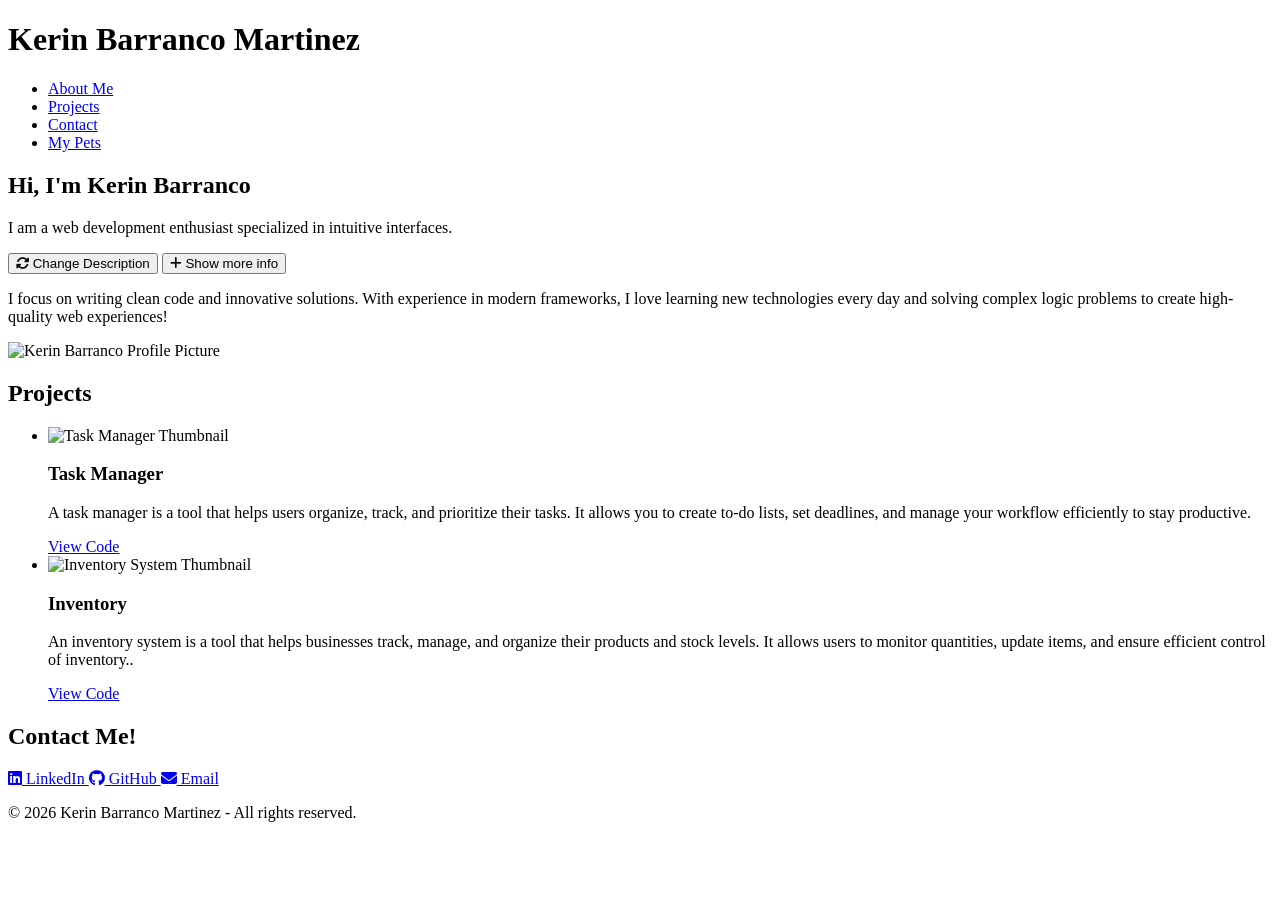
==== index.html @ 3365f756 "Add files via upload" ====
<!DOCTYPE html>
<html lang="en">

<head>
    <meta charset="UTF-8">
    <meta name="viewport" content="width=device-width, initial-scale=1.0">
    <title>Personal Portfolio - Kerin Barranco Martinez</title>
    <link href="https://fonts.googleapis.com/css2?family=Plus+Jakarta+Sans:wght@400;600;800&display=swap"
        rel="stylesheet">
    <link rel="stylesheet" href="https://cdnjs.cloudflare.com/ajax/libs/font-awesome/6.4.0/css/all.min.css">
    <link rel="stylesheet" href="css/styles.css">
</head>

<body>
    <header>
        <h1>Kerin Barranco Martinez</h1>
        <nav>
            <ul>
                <li><a href="#sobre-mi">About Me</a></li>
                <li><a href="#proyectos">Projects</a></li>
                <li><a href="#contacto">Contact</a></li>
                <li><a href="mascotas.html">My Pets</a></li>
            </ul>
        </nav>
    </header>
    <main>
        <section id="sobre-mi">
            <div class="hero-content">
                <div class="hero-text">
                    <h1>Hi, I'm <span>Kerin Barranco</span></h1>
                    <p id="main-description">I am a web development enthusiast specialized in intuitive interfaces.</p>
                    
                    <div class="hero-buttons">
                        <button id="btn-change-text" class="social-btn"><i class="fas fa-sync-alt"></i> Change Description</button>
                        <button id="btn-toggle-info" class="social-btn" aria-expanded="false"><i class="fas fa-plus"></i> Show more info</button>
                    </div>

                    <div id="extra-info" class="hidden">
                        <p>I focus on writing clean code and innovative solutions. With experience in modern frameworks,
                            I love learning new technologies every day and solving complex logic problems to create
                            high-quality web experiences!</p>
                    </div>
                </div>
                <img src="img/perfil.webp" alt="Kerin Barranco Profile Picture" class="profile-pic">
            </div>
        </section>

        <section id="proyectos">
            <h2>Projects</h2>
            <ul>
                <li>
                    <img src="img/prueba-desempeno.webp" alt="Task Manager Thumbnail">
                    <h3>Task Manager</h3>
                    <p>A task manager is a tool that helps users organize, track, and prioritize their tasks. It allows
                        you to create to-do lists, set deadlines, and manage your workflow efficiently to stay
                        productive.</p>
                    <div class="project-links">
                        <a href="https://github.com/Kerin0011/Task-Manager" target="_blank">View Code</a>
                    </div>
                </li>
                <li>
                    <img src="img/inventario.webp" alt="Inventory System Thumbnail">
                    <h3>Inventory</h3>
                    <p>An inventory system is a tool that helps businesses track, manage, and organize their products
                        and stock levels. It allows users to monitor quantities, update items, and ensure efficient
                        control of inventory..</p>
                    <div class="project-links">
                        <a href="https://github.com/Kerin0011/Inventory" target="_blank">View Code</a>
                    </div>
                </li>
            </ul>
        </section>

        <section id="contacto">
            <h2>Contact Me!</h2>
            <div class="social-links">
                <a href="https://www.linkedin.com/in/kerin-barranco-793261324/" target="_blank" class="social-btn">
                    <i class="fab fa-linkedin"></i>
                    LinkedIn
                </a>
                <a href="https://github.com/Kerin0011" target="_blank" class="social-btn">
                    <i class="fab fa-github"></i>
                    GitHub
                </a>
                <a href="mailto:barrancokerin16@gmail.com" class="social-btn">
                    <i class="fas fa-envelope"></i>
                    Email
                </a>
            </div>
        </section>
    </main>
    <footer>
        <p>&copy; 2026 Kerin Barranco Martinez - All rights reserved.</p>
    </footer>
    <script src="js/script.js"></script>
</body>

</html>
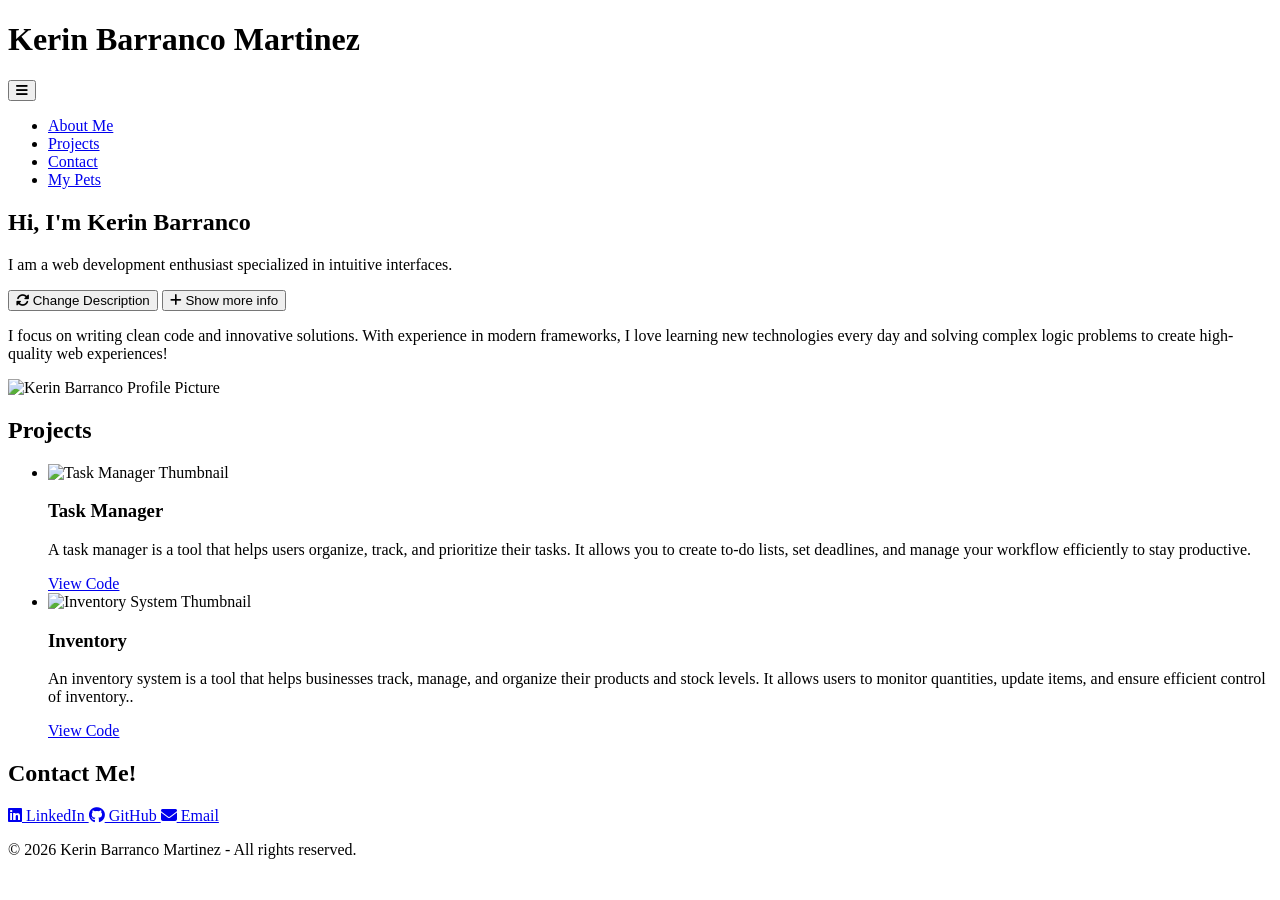
==== commit 17adf9fb: "Update index.html" ====
--- a/index.html
+++ b/index.html
@@ -15,6 +15,9 @@
     <header>
         <h1>Kerin Barranco Martinez</h1>
         <nav>
+            <button id="mobile-menu" class="menu-toggle" aria-label="Open Menu">
+                <i class="fas fa-bars"></i>
+            </button>
             <ul>
                 <li><a href="#sobre-mi">About Me</a></li>
                 <li><a href="#proyectos">Projects</a></li>
@@ -95,4 +98,4 @@
     <script src="js/script.js"></script>
 </body>
 
-</html>+</html>
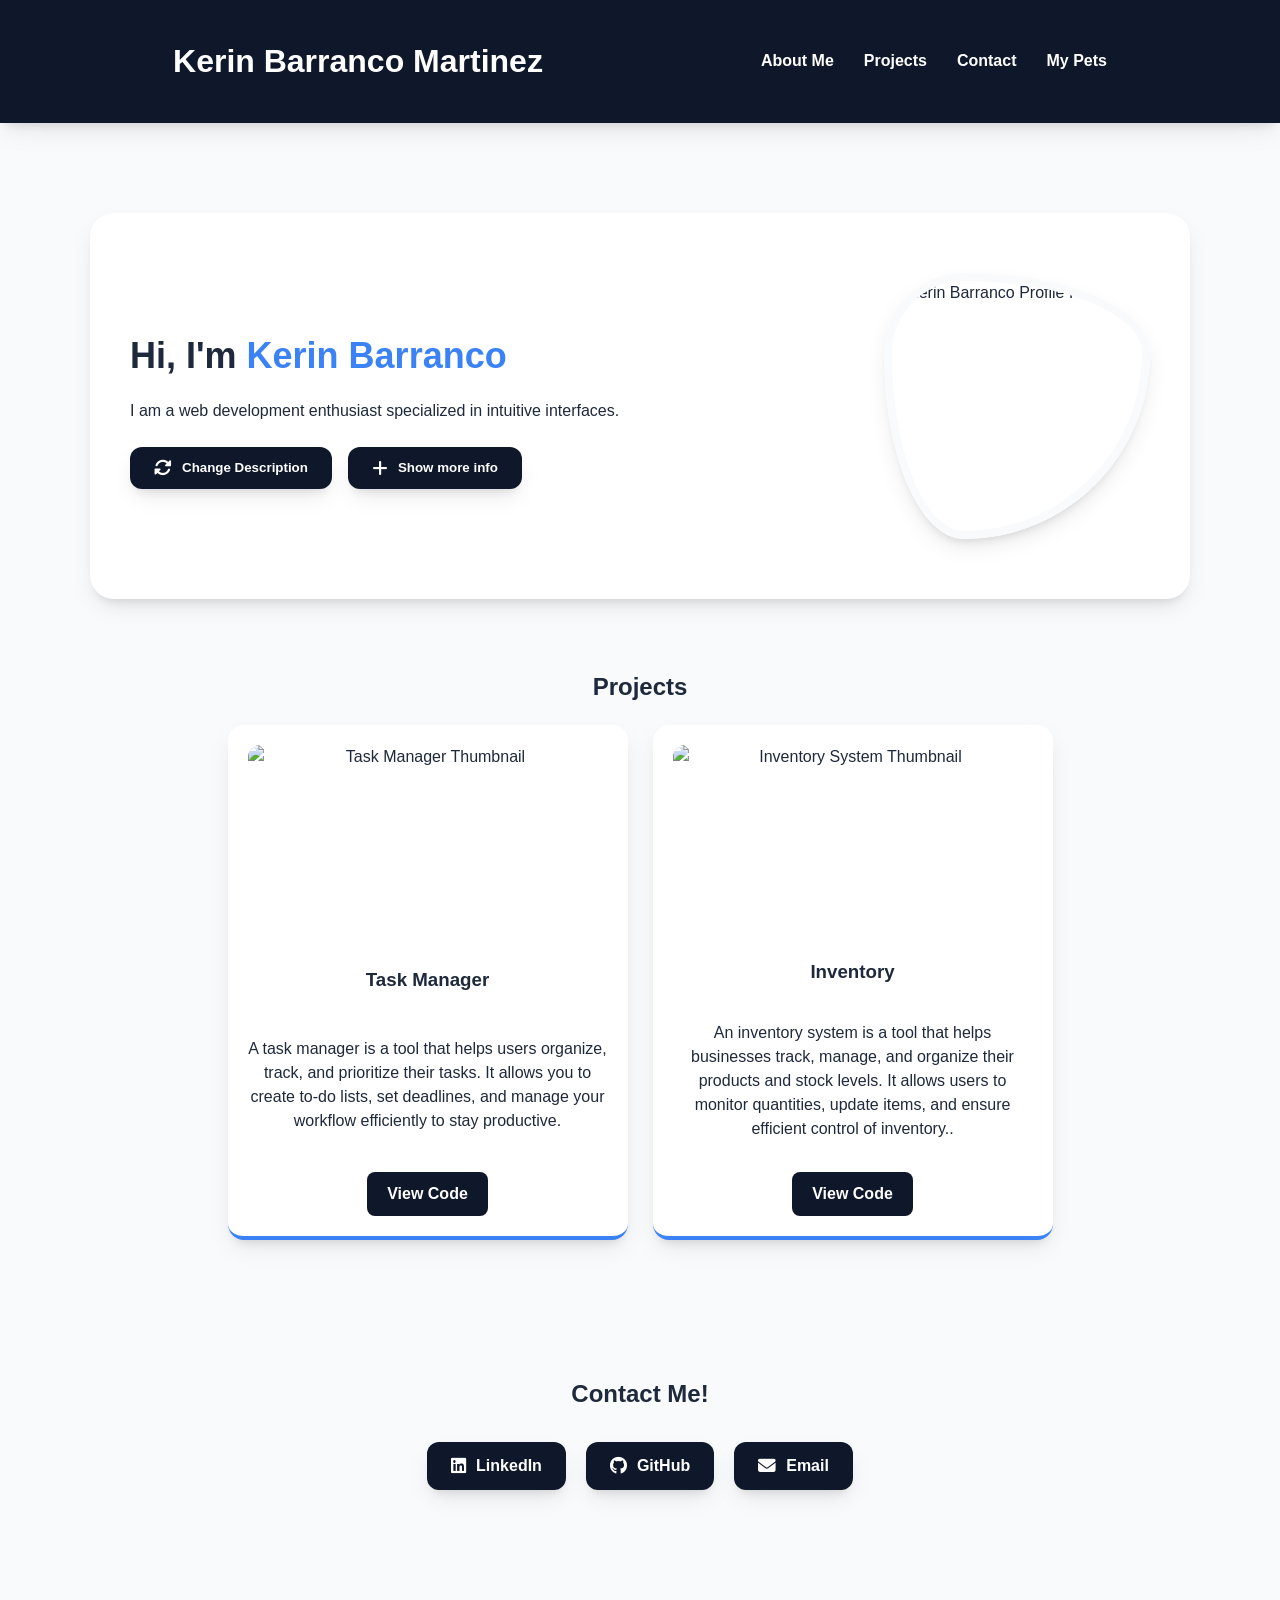
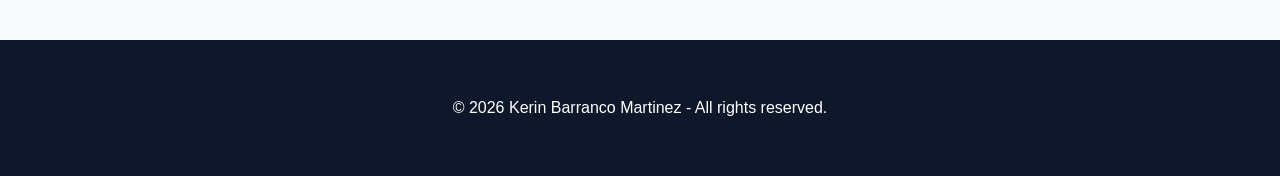
==== commit e1396f0f: "Add files via upload" ====
--- a/index.html
+++ b/index.html
@@ -16,7 +16,7 @@
         <h1>Kerin Barranco Martinez</h1>
         <nav>
             <button id="mobile-menu" class="menu-toggle" aria-label="Open Menu">
-                <i class="fas fa-bars"></i>
+                <i class="fa-solid fa-bars"></i>
             </button>
             <ul>
                 <li><a href="#sobre-mi">About Me</a></li>
@@ -98,4 +98,4 @@
     <script src="js/script.js"></script>
 </body>
 
-</html>
+</html>
--- a/css/styles.css
+++ b/css/styles.css
@@ -0,0 +1,366 @@
+/* Color variables for easy maintenance */
+:root {
+    --primary-color: #0f172a;
+    --secondary-color: #3b82f6;
+    --accent-color: #8b5cf6;
+    --bg-light: #f8fafc;
+    --text-dark: #1e293b;
+    --white: #ffffff;
+    --shadow: 0 10px 25px -5px rgba(0, 0, 0, 0.1), 0 8px 10px -6px rgba(0, 0, 0, 0.1);
+}
+
+/* General Styles */
+body {
+    font-family: 'Plus Jakarta Sans', sans-serif;
+    line-height: 1.5;
+    color: var(--text-dark);
+    margin: 0;
+    padding: 0;
+    background-color: var(--bg-light);
+}
+
+/* Header and Navigation */
+header {
+    position: sticky;
+    top: 0;
+    z-index: 1000;
+    display: flex;
+    justify-content: space-around;
+    align-items: center;
+    flex-wrap: wrap;
+    background-color: var(--primary-color);
+    color: var(--white);
+    padding: 1rem 5%;
+    box-shadow: var(--shadow);
+}
+
+nav ul {
+    list-style: none;
+    padding: 0;
+    margin: 0;
+    display: flex;
+    justify-content: center;
+    gap: 1.875rem;
+    /* 30px */
+}
+
+nav a {
+    color: var(--white);
+    text-decoration: none;
+    font-weight: 600;
+    transition: color 0.3s ease, border-bottom 0.3s ease;
+    padding-bottom: 0.3125rem;
+}
+
+nav a:hover {
+    color: var(--secondary-color);
+    border-bottom: 2px solid var(--secondary-color);
+}
+
+.menu-toggle {
+    display: none;
+    background: none;
+    border: none;
+    color: var(--white);
+    font-size: 1.5rem;
+    cursor: pointer;
+}
+
+.back-link {
+    display: flex;
+    align-items: center;
+    gap: 0.5rem;
+}
+
+/* Sections */
+main,
+section {
+    padding: 3.125rem 1.25rem;
+    max-width: 68.75rem;
+    margin: 0 auto;
+}
+
+/* Hero Section / About Me */
+#sobre-mi {
+    background: var(--white);
+    border-radius: 1.5rem;
+    margin-top: 2.5rem;
+    box-shadow: var(--shadow);
+    padding: 3.75rem 2.5rem;
+}
+
+.hero-content {
+    display: flex;
+    align-items: center;
+    justify-content: space-between;
+    gap: 2.5rem;
+    flex-wrap: wrap-reverse;
+}
+
+.hero-text {
+    flex: 1;
+    min-width: 300px;
+}
+
+.hero-text h1 {
+    font-size: 2.25rem;
+    margin-bottom: 0.625rem;
+}
+
+.hero-text span {
+    color: var(--secondary-color);
+}
+
+.profile-pic {
+    width: 15.625rem;
+    height: 15.625rem;
+    border-radius: 30% 70% 70% 30% / 30% 30% 70% 70%;
+    object-fit: cover;
+    border: 0.5rem solid var(--bg-light);
+    box-shadow: var(--shadow);
+    transition: border-radius 0.5s ease;
+}
+
+.profile-pic:hover {
+    border-radius: 50%;
+}
+
+.hero-buttons {
+    display: flex;
+    gap: 1rem;
+    margin: 1.5rem 0;
+}
+
+.hidden {
+    display: none;
+}
+
+#proyectos {
+    text-align: center;
+}
+
+/* Projects and Lists */
+#proyectos ul {
+    list-style: none;
+    padding: 0;
+    display: grid;
+    grid-template-columns: repeat(auto-fit, minmax(280px, 400px));
+    gap: 1.5625rem;
+    justify-content: center;
+}
+
+#proyectos li {
+    background: var(--white);
+    margin: 0;
+    padding: 1.25rem;
+    border-left: none;
+    border-bottom: 4px solid var(--secondary-color);
+    box-shadow: var(--shadow);
+    border-radius: 16px;
+    display: flex;
+    flex-direction: column;
+    justify-content: space-between;
+    transition: transform 0.3s ease;
+}
+
+#proyectos li:hover {
+    transform: translateY(-5px);
+}
+
+#proyectos li img {
+    width: 100%;
+    height: 11.25rem;
+    object-fit: cover;
+    border-radius: 0.75rem;
+    margin-bottom: 0.9375rem;
+}
+
+.project-links {
+    display: flex;
+    justify-content: center;
+    margin-top: 0.9375rem;
+}
+
+#proyectos li a {
+    display: inline-block;
+    color: var(--white);
+    background-color: var(--primary-color);
+    text-decoration: none;
+    font-weight: bold;
+    padding: 0.625rem 1.25rem;
+    border-radius: 0.5rem;
+    transition: all 0.3s ease;
+}
+
+/* Style for the "View Code" button */
+#proyectos li a.secondary {
+    background-color: var(--primary-color);
+}
+
+#proyectos li a:hover {
+    background-color: var(--secondary-color);
+    transform: scale(1.05);
+}
+
+#contacto {
+    text-align: center;
+}
+
+.social-links {
+    display: flex;
+    justify-content: center;
+    gap: 1.25rem;
+    flex-wrap: wrap;
+    margin-top: 1.875rem;
+}
+
+.social-btn {
+    display: flex;
+    align-items: center;
+    gap: 10px;
+    text-decoration: none;
+    color: var(--white);
+    background-color: var(--primary-color);
+    padding: 0.75rem 1.5rem;
+    border-radius: 0.75rem;
+    font-weight: 600;
+    transition: all 0.3s ease;
+    box-shadow: var(--shadow);
+    border: none;
+    cursor: pointer;
+}
+
+.social-btn i {
+    font-size: 1.1rem;
+}
+
+.social-btn:hover {
+    background-color: var(--secondary-color);
+    transform: translateY(-3px);
+}
+
+/* Pet Gallery (mascotas.html) */
+#galeria-mascotas {
+    display: flex;
+    flex-wrap: wrap;
+    gap: 1.875rem;
+    justify-content: center;
+}
+
+#galeria-mascotas article {
+    background: var(--bg-light);
+    padding: 0.625rem;
+    border-radius: 0.9375rem;
+    text-align: center;
+    box-shadow: var(--shadow);
+    transition: transform 0.3s ease;
+    flex: 1 1 18.75rem;
+    max-width: 350px;
+}
+
+#galeria-mascotas article:hover {
+    transform: translateY(-10px);
+}
+
+#galeria-mascotas img {
+    width: 100%;
+    max-width: 100%;
+    height: auto;
+    aspect-ratio: 4/3;
+    object-fit: contain;
+    border-radius: 0.625rem;
+    box-shadow: 0 4px 8px rgba(0, 0, 0, 0.2);
+    margin-bottom: 0.9375rem;
+}
+
+/* Media Queries */
+
+/* Tablet: Pantallas medianas */
+@media (max-width: 992px) {
+    #proyectos ul {
+        grid-template-columns: repeat(2, 1fr);
+    }
+
+    #galeria-mascotas {
+        display: grid;
+        grid-template-columns: repeat(3, 1fr);
+    }
+
+    #galeria-mascotas article {
+        max-width: none;
+    }
+}
+
+/* Tablet: Pantallas medianas (ajuste de rejilla antes del modo móvil) */
+@media (max-width: 850px) and (min-width: 601px) {
+    #proyectos ul {
+        grid-template-columns: repeat(2, 1fr);
+    }
+    
+    .menu-toggle {
+        display: none;
+    }
+}
+
+/* Mobile: Dispositivos pequeños (menores a 600px) */
+@media (max-width: 600px) {
+    header {
+        justify-content: space-between;
+        padding: 0.8rem 1rem;
+        flex-direction: row; /* Asegura que el h1 y el botón estén en la misma línea */
+        align-items: center;
+    }
+
+    header h1 {
+        font-size: 1.1rem;
+        margin: 0;
+    }
+
+    .menu-toggle {
+        display: block; /* Muestra el botón de hamburguesa solo aquí */
+        min-width: 40px;
+        min-height: 40px;
+    }
+
+    nav ul {
+        display: none; /* Oculto por defecto en móvil */
+        flex-direction: column;
+        position: absolute;
+        top: 100%; /* Se despliega justo debajo del header */
+        left: 0;
+        width: 100%;
+        background-color: var(--primary-color);
+        padding: 1rem 0;
+        gap: 1rem;
+        text-align: center;
+        box-shadow: var(--shadow);
+        z-index: 999;
+    }
+
+    nav ul.active {
+        display: flex; /* Se muestra cuando el JS añade la clase 'active' */
+    }
+
+    /* Ajustes de cuadrícula para móviles */
+    #proyectos ul {
+        grid-template-columns: 1fr;
+    }
+
+    #galeria-mascotas {
+        display: grid;
+        grid-template-columns: repeat(2, 1fr);
+    }
+
+    #galeria-mascotas article {
+        max-width: none;
+    }
+}
+
+/* Footer */
+footer {
+    text-align: center;
+    padding: 40px;
+    background-color: var(--primary-color);
+    color: white;
+    margin-top: 50px;
+}
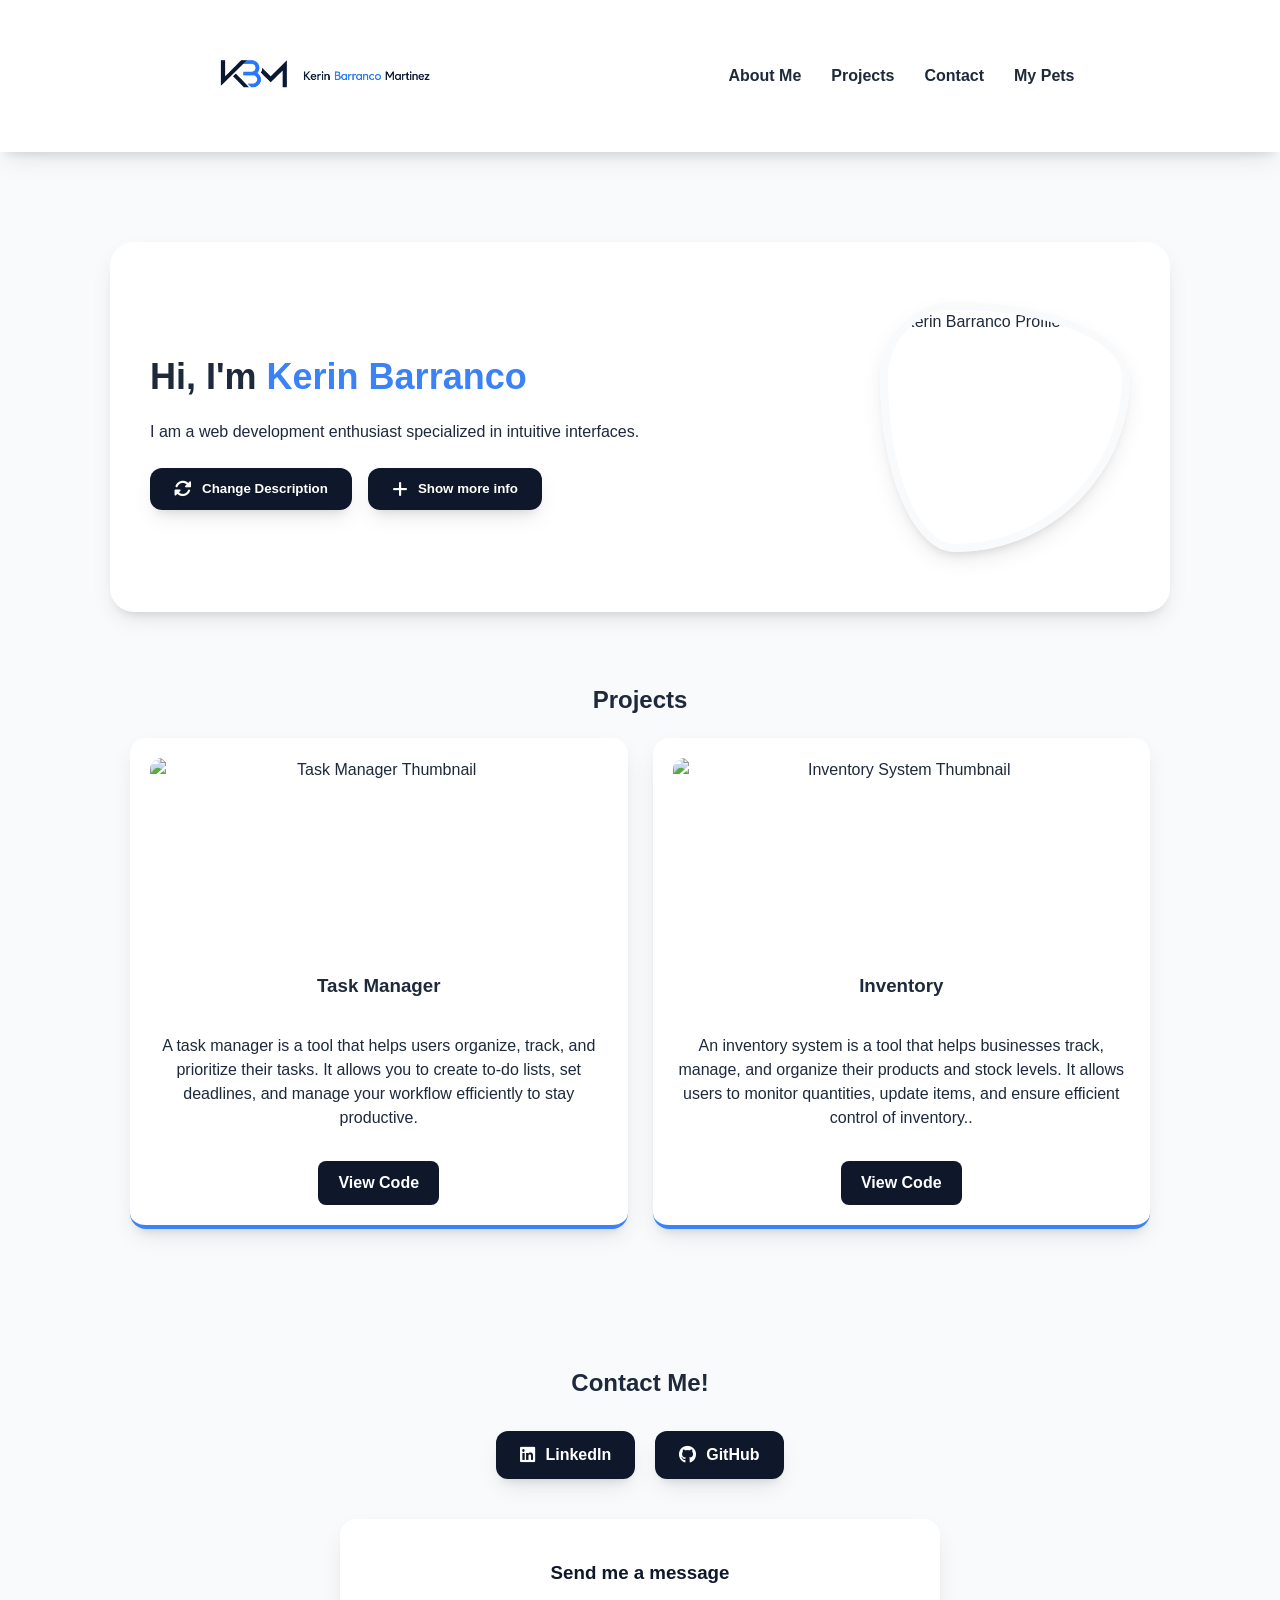
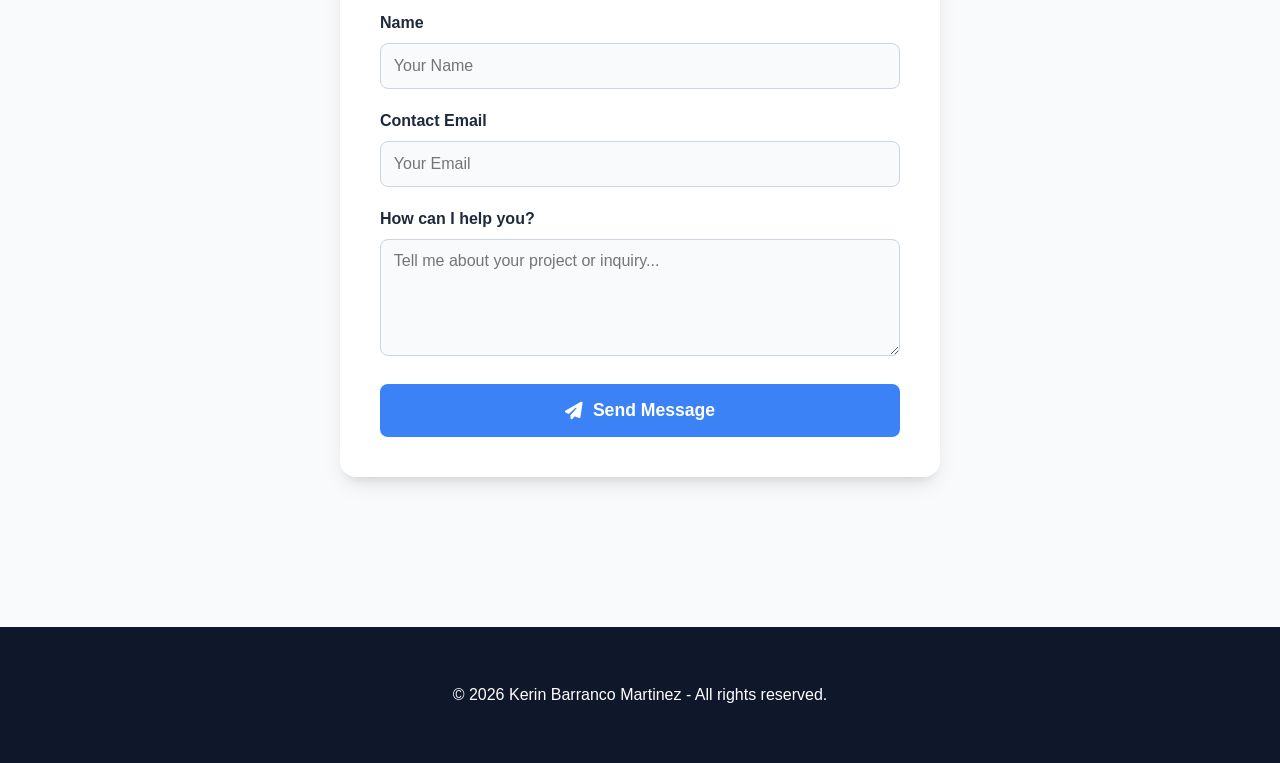
==== commit f14595e5: "Add files via upload" ====
--- a/index.html
+++ b/index.html
@@ -9,11 +9,17 @@
         rel="stylesheet">
     <link rel="stylesheet" href="https://cdnjs.cloudflare.com/ajax/libs/font-awesome/6.4.0/css/all.min.css">
     <link rel="stylesheet" href="css/styles.css">
+    <!-- Espacio para agregar un favicon -->
+    <link rel="icon" href="logos/favicon.webp" type="image/webp" sizes="32x32">
+    <link rel="apple-touch-icon" href="logos/favicon.webp" sizes="180x180">
 </head>
 
 <body>
     <header>
-        <h1>Kerin Barranco Martinez</h1>
+        <div class="logo-container">
+            <!-- Espacio para agregar un logo en lugar de solo texto -->
+            <img src="logos/logo.webp" alt="Logo" class="logo">
+        </div>
         <nav>
             <button id="mobile-menu" class="menu-toggle" aria-label="Open Menu">
                 <i class="fa-solid fa-bars"></i>
@@ -85,10 +91,28 @@
                     <i class="fab fa-github"></i>
                     GitHub
                 </a>
-                <a href="mailto:barrancokerin16@gmail.com" class="social-btn">
-                    <i class="fas fa-envelope"></i>
-                    Email
-                </a>
+            </div>
+
+            <div class="contact-box">
+                <h3>Send me a message</h3>
+                <form action="https://formspree.io/f/xyklopyo" method="POST" class="contact-form">
+                    <div class="form-group">
+                        <label for="name">Name</label>
+                        <input type="text" id="name" name="name" placeholder="Your Name" required>
+                    </div>
+                    <div class="form-group">
+                        <label for="email">Contact Email</label>
+                        <input type="email" id="email" name="email" placeholder="Your Email" required>
+                    </div>
+                    <div class="form-group">
+                        <label for="message">How can I help you?</label>
+                        <textarea id="message" name="message" rows="5" placeholder="Tell me about your project or inquiry..." required></textarea>
+                    </div>
+                    <!-- Input oculto para evitar spam (Formspree Honeypot) -->
+                    <input type="text" name="_gotcha" style="display:none">
+                    <button type="submit" class="submit-btn"><i class="fas fa-paper-plane"></i> Send Message</button>
+                    <p id="form-status" style="display: none; text-align: center; margin-top: 15px; font-weight: 600; padding: 10px; border-radius: 8px;"></p>
+                </form>
             </div>
         </section>
     </main>
--- a/css/styles.css
+++ b/css/styles.css
@@ -10,6 +10,11 @@
 }
 
 /* General Styles */
+/* AÑADIDO: El box-sizing es vital para que Firefox no estire el menú más de la cuenta */
+* {
+    box-sizing: border-box;
+}
+
 body {
     font-family: 'Plus Jakarta Sans', sans-serif;
     line-height: 1.5;
@@ -28,10 +33,23 @@
     justify-content: space-around;
     align-items: center;
     flex-wrap: wrap;
-    background-color: var(--primary-color);
-    color: var(--white);
+    background-color: var(--white);
+    color: var(--text-dark);
     padding: 1rem 5%;
     box-shadow: var(--shadow);
+}
+
+.logo-container {
+    display: flex;
+    align-items: center;
+    gap: 15px;
+}
+
+.logo-container .logo {
+    height: 120px; /* Tamaño ajustable para el logo */
+    width: auto;
+    object-fit: contain;
+    max-height: 150px;
 }
 
 nav ul {
@@ -41,11 +59,10 @@
     display: flex;
     justify-content: center;
     gap: 1.875rem;
-    /* 30px */
 }
 
 nav a {
-    color: var(--white);
+    color: var(--text-dark);
     text-decoration: none;
     font-weight: 600;
     transition: color 0.3s ease, border-bottom 0.3s ease;
@@ -61,7 +78,7 @@
     display: none;
     background: none;
     border: none;
-    color: var(--white);
+    color: var(--text-dark);
     font-size: 1.5rem;
     cursor: pointer;
 }
@@ -131,8 +148,9 @@
     margin: 1.5rem 0;
 }
 
+/* ESTO ES LO QUE TE FALTABA: No borrar el sistema de visibilidad */
 .hidden {
-    display: none;
+    display: none !important;
 }
 
 #proyectos {
@@ -192,7 +210,6 @@
     transition: all 0.3s ease;
 }
 
-/* Style for the "View Code" button */
 #proyectos li a.secondary {
     background-color: var(--primary-color);
 }
@@ -237,6 +254,81 @@
 .social-btn:hover {
     background-color: var(--secondary-color);
     transform: translateY(-3px);
+}
+
+/* Contact Form Styles */
+.contact-box {
+    background: var(--white);
+    padding: 2.5rem;
+    border-radius: 1rem;
+    box-shadow: var(--shadow);
+    max-width: 600px;
+    margin: 2.5rem auto 0;
+    text-align: left;
+}
+
+.contact-box h3 {
+    text-align: center;
+    margin-top: 0;
+    margin-bottom: 1.5rem;
+    color: var(--primary-color);
+}
+
+.contact-form {
+    display: flex;
+    flex-direction: column;
+    gap: 1.25rem;
+}
+
+.form-group {
+    display: flex;
+    flex-direction: column;
+    gap: 0.5rem;
+}
+
+.form-group label {
+    font-weight: 600;
+    color: var(--text-dark);
+}
+
+.form-group input,
+.form-group textarea {
+    padding: 0.8rem;
+    border: 1px solid #cbd5e1;
+    border-radius: 0.5rem;
+    font-family: inherit;
+    font-size: 1rem;
+    background-color: var(--bg-light);
+    transition: border-color 0.3s ease, box-shadow 0.3s ease;
+}
+
+.form-group input:focus,
+.form-group textarea:focus {
+    outline: none;
+    border-color: var(--secondary-color);
+    box-shadow: 0 0 0 3px rgba(59, 130, 246, 0.2);
+}
+
+.submit-btn {
+    background-color: var(--secondary-color);
+    color: var(--white);
+    border: none;
+    padding: 1rem;
+    border-radius: 0.5rem;
+    font-size: 1.1rem;
+    font-weight: bold;
+    cursor: pointer;
+    transition: background-color 0.3s ease, transform 0.2s ease;
+    margin-top: 0.5rem;
+    display: flex;
+    justify-content: center;
+    align-items: center;
+    gap: 10px;
+}
+
+.submit-btn:hover {
+    background-color: #2563eb;
+    transform: translateY(-2px);
 }
 
 /* Pet Gallery (mascotas.html) */
@@ -275,39 +367,47 @@
 
 /* Media Queries */
 
-/* Tablet: Pantallas medianas */
-@media (max-width: 992px) {
+/* Pantallas medianas (Tablets) */
+@media (min-width: 768px) and (max-width: 1024px) {
     #proyectos ul {
         grid-template-columns: repeat(2, 1fr);
     }
-
     #galeria-mascotas {
         display: grid;
         grid-template-columns: repeat(3, 1fr);
     }
-
     #galeria-mascotas article {
         max-width: none;
     }
 }
 
-/* Tablet: Pantallas medianas (ajuste de rejilla antes del modo móvil) */
+/* Pantallas grandes (Escritorio) */
+@media (min-width: 1025px) {
+    #proyectos ul {
+        grid-template-columns: repeat(auto-fit, minmax(280px, 1fr));
+    }
+    #galeria-mascotas {
+        display: flex; /* Mantenemos el flex wrap original o usamos grid */
+        flex-wrap: wrap;
+        justify-content: center;
+    }
+}
+
 @media (max-width: 850px) and (min-width: 601px) {
     #proyectos ul {
         grid-template-columns: repeat(2, 1fr);
     }
-    
     .menu-toggle {
         display: none;
     }
 }
 
-/* Mobile: Dispositivos pequeños (menores a 600px) */
+/* Mobile: EL AJUSTE ESTÁ AQUÍ */
 @media (max-width: 600px) {
     header {
         justify-content: space-between;
         padding: 0.8rem 1rem;
-        flex-direction: row; /* Asegura que el h1 y el botón estén en la misma línea */
+        flex-direction: row;
         align-items: center;
     }
 
@@ -316,32 +416,59 @@
         margin: 0;
     }
 
+    .logo-container .logo {
+        height: 80px; /* Logo un poco más pequeño en móviles */
+    }
+
     .menu-toggle {
-        display: block; /* Muestra el botón de hamburguesa solo aquí */
-        min-width: 40px;
-        min-height: 40px;
+        display: flex;
+        width: 50px;
+        height: 50px;
+        padding: 0;
+        background: transparent;
+        align-items: center;
+        justify-content: center;
+    }
+
+    nav {
+        position: static; /* Firefox se comporta mejor así con absolute children */
     }
 
     nav ul {
-        display: none; /* Oculto por defecto en móvil */
-        flex-direction: column;
+        display: none;
+        flex-direction: column; /* PARA QUE EL TAMAÑO SEA CONTROLADO */
         position: absolute;
-        top: 100%; /* Se despliega justo debajo del header */
-        left: 0;
+        top: 100%;
+        right: 0; /* ANCLADO A LA DERECHA */
+        width: 250px; /* TAMAÑO ARREGLADO */
+        background-color: var(--white);
+        padding: 1.5rem 1rem;
+        gap: 0.8rem;
+        box-shadow: var(--shadow);
+        z-index: 2000; /* POR ENCIMA DE TODO EN FIREFOX */
+        border-radius: 0 0 0 15px;
+    }
+
+    nav ul.active {
+        display: flex !important;
+    }
+
+    nav ul li {
+        flex: none; /* Quitamos el 40% que los hacía gigantes */
         width: 100%;
-        background-color: var(--primary-color);
-        padding: 1rem 0;
-        gap: 1rem;
         text-align: center;
-        box-shadow: var(--shadow);
-        z-index: 999;
-    }
-
-    nav ul.active {
-        display: flex; /* Se muestra cuando el JS añade la clase 'active' */
-    }
-
-    /* Ajustes de cuadrícula para móviles */
+    }
+
+    nav ul li a {
+        font-size: 1.1rem;
+        padding: 1rem 0.5rem;
+        display: block;
+        background-color: var(--bg-light);
+        color: var(--text-dark);
+        border-radius: 8px;
+        border: 1px solid rgba(0, 0, 0, 0.1);
+    }
+
     #proyectos ul {
         grid-template-columns: 1fr;
     }
@@ -363,4 +490,4 @@
     background-color: var(--primary-color);
     color: white;
     margin-top: 50px;
-}+}
